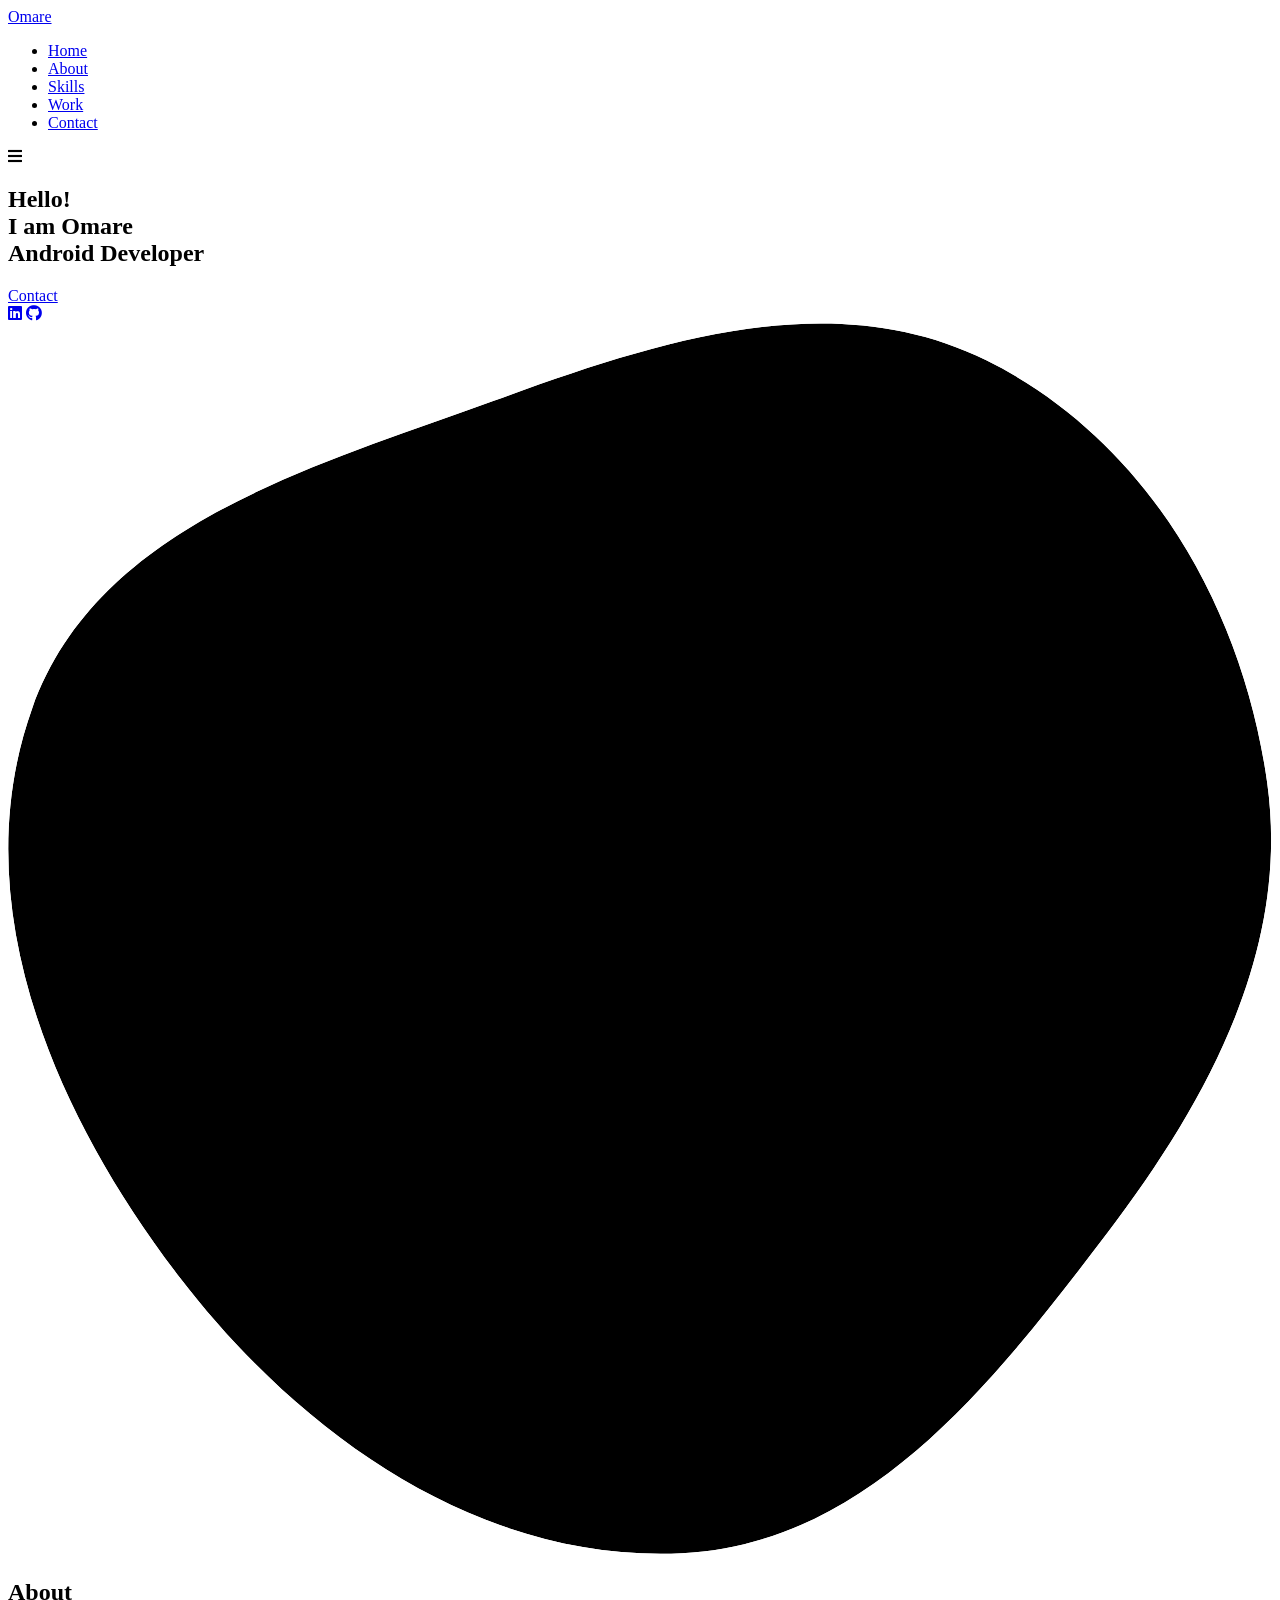
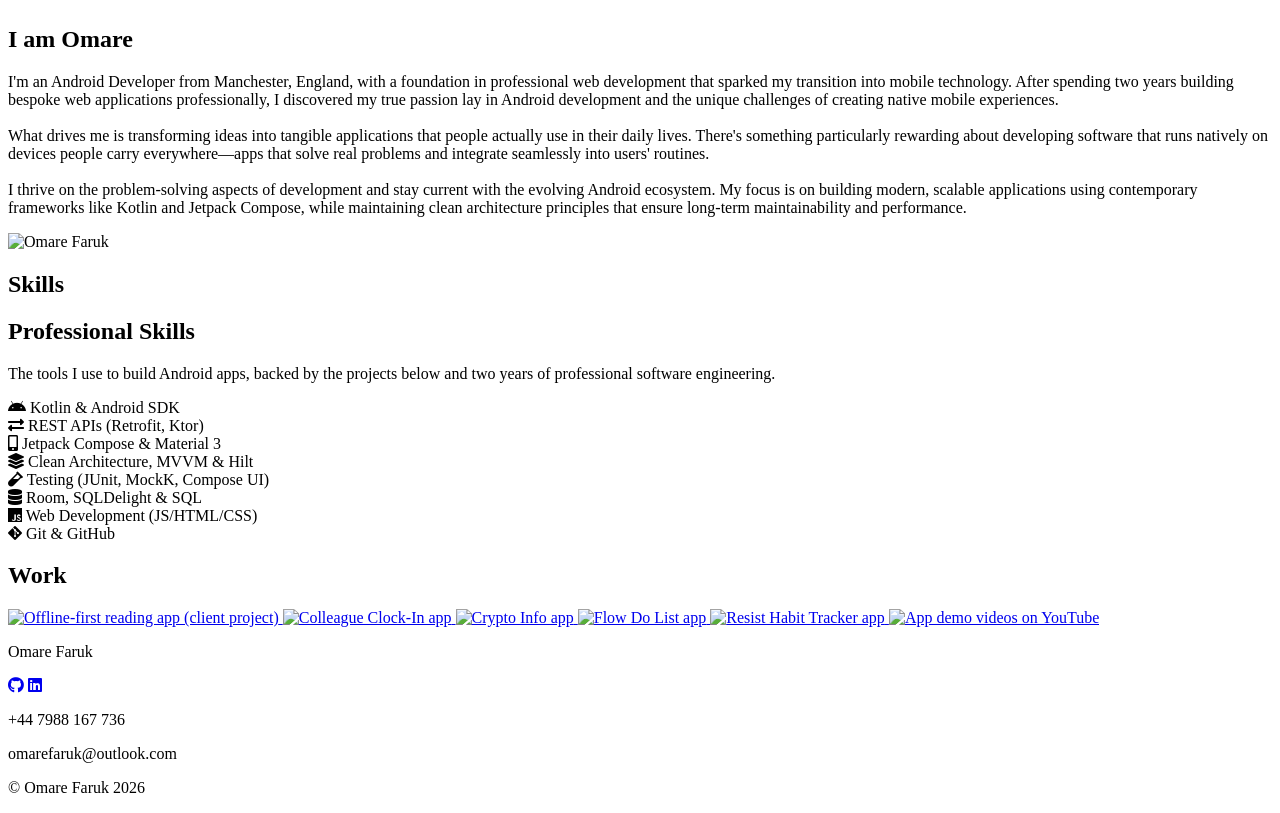
==== index.html @ 3d8095a8 "suit pic update" ====
<!DOCTYPE html>
<html lang="en">
    <head>
        <meta charset="UTF-8">
        <meta name="viewport" content="width=device-width, initial-scale=1.0">

        <link rel="stylesheet" href="assets/css/styles.css">

        <link rel="icon" href="assets/img/Icon.png" type="image/x-icon">

        <!-- =====BOX ICONS===== -->
        <link rel="stylesheet" href="https://cdnjs.cloudflare.com/ajax/libs/font-awesome/5.15.3/css/all.min.css">
        



        <title>Omare Faruk – Android Developer</title>
    </head>
    <body>
        <!--===== HEADER =====-->
        <header class="l-header">
            <nav class="nav bd-grid">
                <div>
                    <a href="#" class="nav__logo">Omare</a>
                </div>

                <div class="nav__menu" id="nav-menu">
                    <ul class="nav__list">
                        <li class="nav__item"><a href="#home" class="nav__link active">Home</a></li>
                        <li class="nav__item"><a href="#about" class="nav__link">About</a></li>
                        <li class="nav__item"><a href="#skills" class="nav__link">Skills</a></li>
                        <li class="nav__item"><a href="#work" class="nav__link">Work</a></li>
                        <li class="nav__item"><a href="#contact" class="nav__link">Contact</a></li>
                    </ul>
                </div>

                <div class="nav__toggle" id="nav-toggle">
                    <i class="fas fa-bars"></i>
                </div>
            </nav>
        </header>

        <main class="l-main">
            <!--===== HOME =====-->
            <section class="home bd-grid" id="home">
                <div class="home__data">
                    <h1 class="home__title">Hello!<br>I am <span class="home__title-color">Omare</span><br> Android Developer </h1>

                    <a href="#contact" class="button" >Contact</a>
                </div>

                <div class="home__social">
                    <a href="https://www.linkedin.com/in/omarefaruk/" class="home__social-icon" target="_blank" aria-label="LinkedIn"><i class="fab fa-linkedin"></i></a>
                    <a href="https://github.com/omarefaruk" class="home__social-icon" target="_blank" aria-label="GitHub"><i class="fab fa-github"></i></a>
                </div>

                <div class="home__img">
                    <svg class="home__blob" viewBox="0 0 479 467" xmlns="http://www.w3.org/2000/svg" xmlns:xlink="http://www.w3.org/1999/xlink">
                        <mask id="mask0" mask-type="alpha">
                            <path d="M9.19024 145.964C34.0253 76.5814 114.865 54.7299 184.111 29.4823C245.804 6.98884 311.86 -14.9503 370.735 14.143C431.207 44.026 467.948 107.508 477.191 174.311C485.897 237.229 454.931 294.377 416.506 344.954C373.74 401.245 326.068 462.801 255.442 466.189C179.416 469.835 111.552 422.137 65.1576 361.805C17.4835 299.81 -17.1617 219.583 9.19024 145.964Z"/>
                        </mask>
                        <g mask="url(#mask0)">
                            <path d="M9.19024 145.964C34.0253 76.5814 114.865 54.7299 184.111 29.4823C245.804 6.98884 311.86 -14.9503 370.735 14.143C431.207 44.026 467.948 107.508 477.191 174.311C485.897 237.229 454.931 294.377 416.506 344.954C373.74 401.245 326.068 462.801 255.442 466.189C179.416 469.835 111.552 422.137 65.1576 361.805C17.4835 299.81 -17.1617 219.583 9.19024 145.964Z"/>
                            <image class="home__blob-img" x="50" y="105" href="assets/img/perfil.png"/>
                        </g>
                    </svg>
                </div>
            </section>

            <!-- Wrapper for side-by-side layout -->
            <div class="about-skills-wrapper">
                <!--===== ABOUT =====-->
                <section class="about section" id="about">
                    <h2 class="section-title">About</h2>
                    <div>
                        <h2 class="about__subtitle">I am Omare</h2>
                        <p class="about__text">
                            I'm an Android Developer from Manchester, England, with a foundation in professional web development that sparked my transition into mobile technology. After spending two years building bespoke web applications professionally, I discovered my true passion lay in Android development and the unique challenges of creating native mobile experiences.
                            <br><br>
                            What drives me is transforming ideas into tangible applications that people actually use in their daily lives. There's something particularly rewarding about developing software that runs natively on devices people carry everywhere—apps that solve real problems and integrate seamlessly into users' routines.
                            <br><br>
                            I thrive on the problem-solving aspects of development and stay current with the evolving Android ecosystem. My focus is on building modern, scalable applications using contemporary frameworks like Kotlin and Jetpack Compose, while maintaining clean architecture principles that ensure long-term maintainability and performance.
                        </p>
                        <div class="about__img">
                            <img src="assets/img/about6.jpg" alt="Omare Faruk">
                        </div>           
                    </div>
                </section>

                <!--===== SKILLS =====-->
                <section class="skills section" id="skills">
                    <h2 class="section-title">Skills</h2>
                    <div>
                        <h2 class="skills__subtitle">Professional Skills</h2>
                        <p class="skills__text">
                            The tools I use to build Android apps, backed by the projects below and two years of professional software engineering.
                        </p>
                        <div class="skills__data">
                            <div class="skills__names">
                                <i class="fab fa-android skills__icon"></i>
                                <span class="skills__name">Kotlin &amp; Android SDK</span>
                            </div>
                        </div>

                        <div class="skills__data">
                            <div class="skills__names">
                                <i class="fas fa-exchange-alt skills__icon"></i>
                                <span class="skills__name">REST APIs (Retrofit, Ktor)</span>
                            </div>
                        </div>

                        <div class="skills__data">
                            <div class="skills__names">
                                <i class="fas fa-mobile-alt skills__icon"></i>
                                <span class="skills__name">Jetpack Compose &amp; Material 3</span>
                            </div>
                        </div>

                        <div class="skills__data">
                            <div class="skills__names">
                                <i class="fas fa-layer-group skills__icon"></i>
                                <span class="skills__name">Clean Architecture, MVVM &amp; Hilt</span>
                            </div>
                        </div>

                        <div class="skills__data">
                            <div class="skills__names">
                                <i class="fas fa-vial skills__icon"></i>
                                <span class="skills__name">Testing (JUnit, MockK, Compose UI)</span>
                            </div>
                        </div>

                        <div class="skills__data">
                            <div class="skills__names">
                                <i class='fas fa-database skills__icon' ></i>
                                <span class="skills__name">Room, SQLDelight &amp; SQL</span>
                            </div>
                        </div>

                        <div class="skills__data">
                            <div class="skills__names">
                                <i class="fab fa-js skills__icon"></i>
                                <span class="skills__name">Web Development (JS/HTML/CSS)</span>
                            </div>
                        </div>

                        <div class="skills__data">
                            <div class="skills__names">
                                <i class="fab fa-git-alt skills__icon"></i>
                                <span class="skills__name">Git &amp; GitHub</span>
                            </div>
                        </div>
                    </div>
                </section>
            </div>

            <!--===== WORK =====-->
            <section class="work section" id="work">
                <h2 class="section-title">Work</h2>

                <div class="work__container bd-grid">

                    <a href="https://github.com/omarefaruk/api-caching-android" class="work__img" target="_blank" title="Offline-first reading app (client project)">
                        <img src="assets/img/reading.png" alt="Offline-first reading app (client project)" style="width: 100%; height: 100%; margin: 0; padding: 0;">
                    </a>

                    <a href="https://github.com/omarefaruk/collegueClockInApp" class="work__img" target="_blank" title="Colleague Clock-In app">
                        <img src="assets/img/Clock.png" alt="Colleague Clock-In app" style="width: 100%; height: 100%; margin: 0; padding: 0;">
                    </a>

                    <a href="https://github.com/omarefaruk/CryptoInfoApp" class="work__img" target="_blank" title="Crypto Info app">
                        <img src="assets/img/Crypto3.png" alt="Crypto Info app" style="width: 100%; height: 100%; margin: 0; padding: 0;">
                    </a>

                    <a href="https://github.com/omarefaruk/FlowDoList" class="work__img" target="_blank" title="Flow Do List app">
                        <img src="assets/img/todos.png" alt="Flow Do List app" style="width: 100%; height: 100%; margin: 0; padding: 0;">
                    </a>

                    <a href="https://github.com/omarefaruk/ResistHabitTracker" class="work__img" target="_blank" title="Resist Habit Tracker app">
                        <img src="assets/img/resist4.png" alt="Resist Habit Tracker app" style="width: 100%; height: 100%; margin: 0; padding: 0;">
                    </a>

                    <a href="https://www.youtube.com/playlist?list=PLBoI961X7kO0Igx6YOfTP-a7DLmlciXVT" class="work__img" target="_blank" title="App demo videos on YouTube">
                        <img src="assets/img/Demo.png" alt="App demo videos on YouTube" style="width: 100%; height: 100%; margin: 0; padding: 0;">
                    </a>

                </div>
            </section>
        </main>

        <!--===== FOOTER =====-->
        <footer class="footer" id="contact">
            <p class="footer__title">Omare Faruk</p>
            <div class="footer__social">
                <a href="https://github.com/omarefaruk" target="_blank" class="footer__icon glow-icon"><i class='fab fa-github' ></i></a>
                <a href="https://www.linkedin.com/in/omarefaruk/" target="_blank" class="footer__icon glow-icon"><i class='fab fa-linkedin' ></i></a>
            </div>
            <p>+44 7988 167 736</p>
            <p>omarefaruk@outlook.com</p>
            <p class="footer__copy">&#169; Omare Faruk 2026</p>
        </footer>


        <!--===== SCROLL REVEAL =====-->
        <script src="https://unpkg.com/scrollreveal"></script>

        <!--===== MAIN JS =====-->
        <script src="assets/js/main.js"></script>
    </body>
</html>
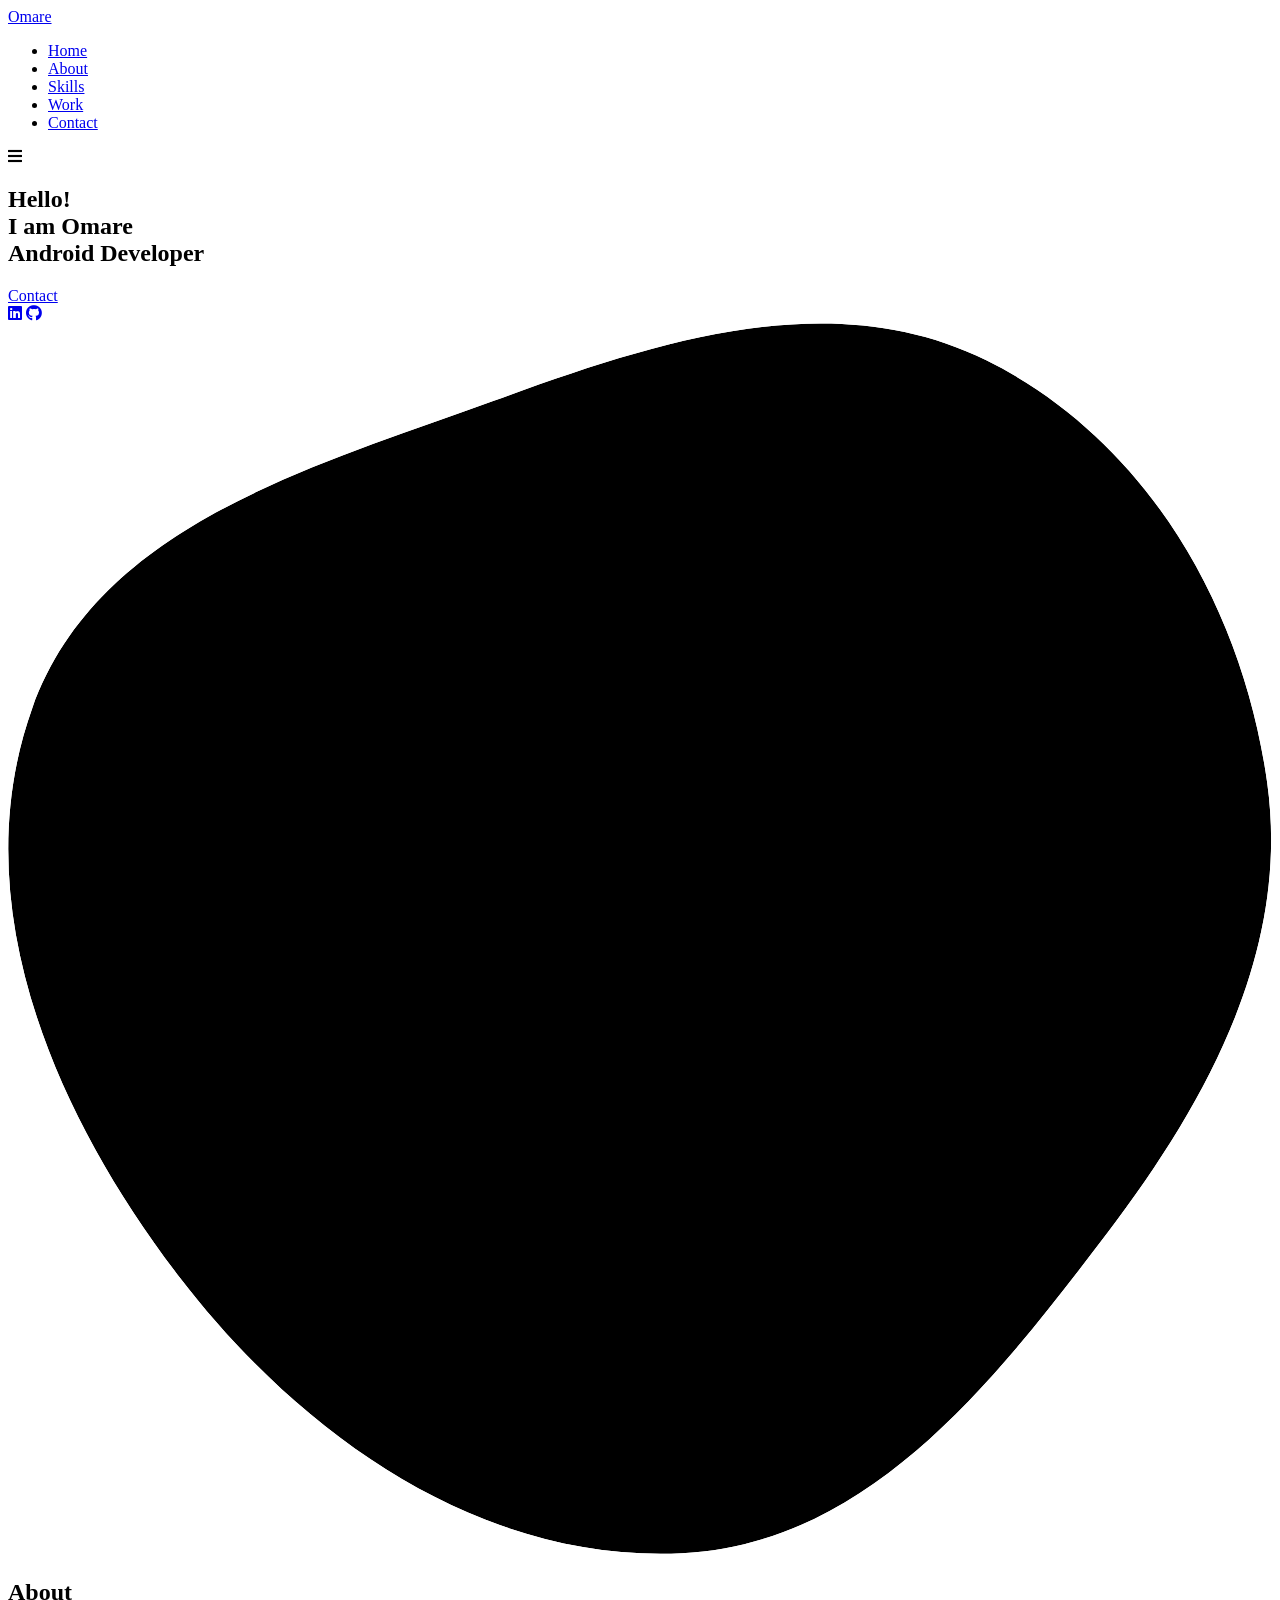
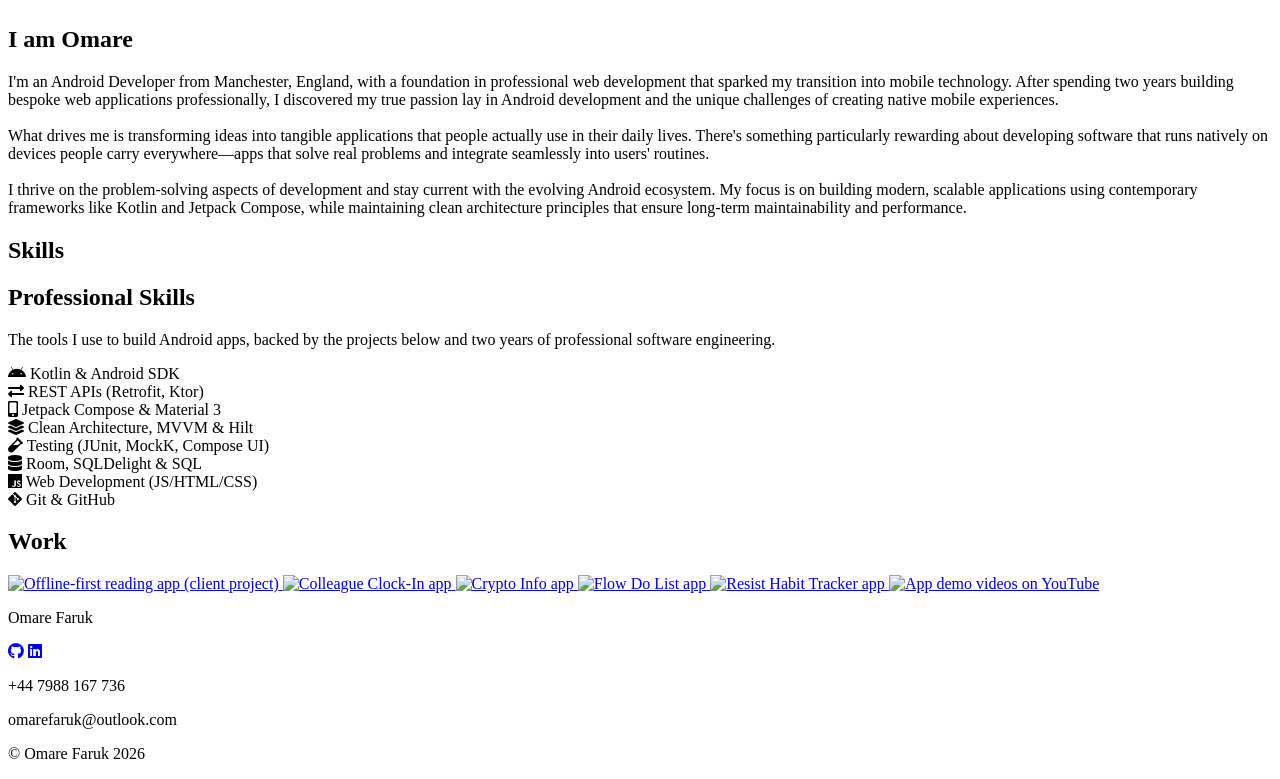
==== commit 73e2b80b: "suit removed" ====
--- a/index.html
+++ b/index.html
@@ -80,10 +80,7 @@
                             What drives me is transforming ideas into tangible applications that people actually use in their daily lives. There's something particularly rewarding about developing software that runs natively on devices people carry everywhere—apps that solve real problems and integrate seamlessly into users' routines.
                             <br><br>
                             I thrive on the problem-solving aspects of development and stay current with the evolving Android ecosystem. My focus is on building modern, scalable applications using contemporary frameworks like Kotlin and Jetpack Compose, while maintaining clean architecture principles that ensure long-term maintainability and performance.
-                        </p>
-                        <div class="about__img">
-                            <img src="assets/img/about6.jpg" alt="Omare Faruk">
-                        </div>           
+                        </p>       
                     </div>
                 </section>
 
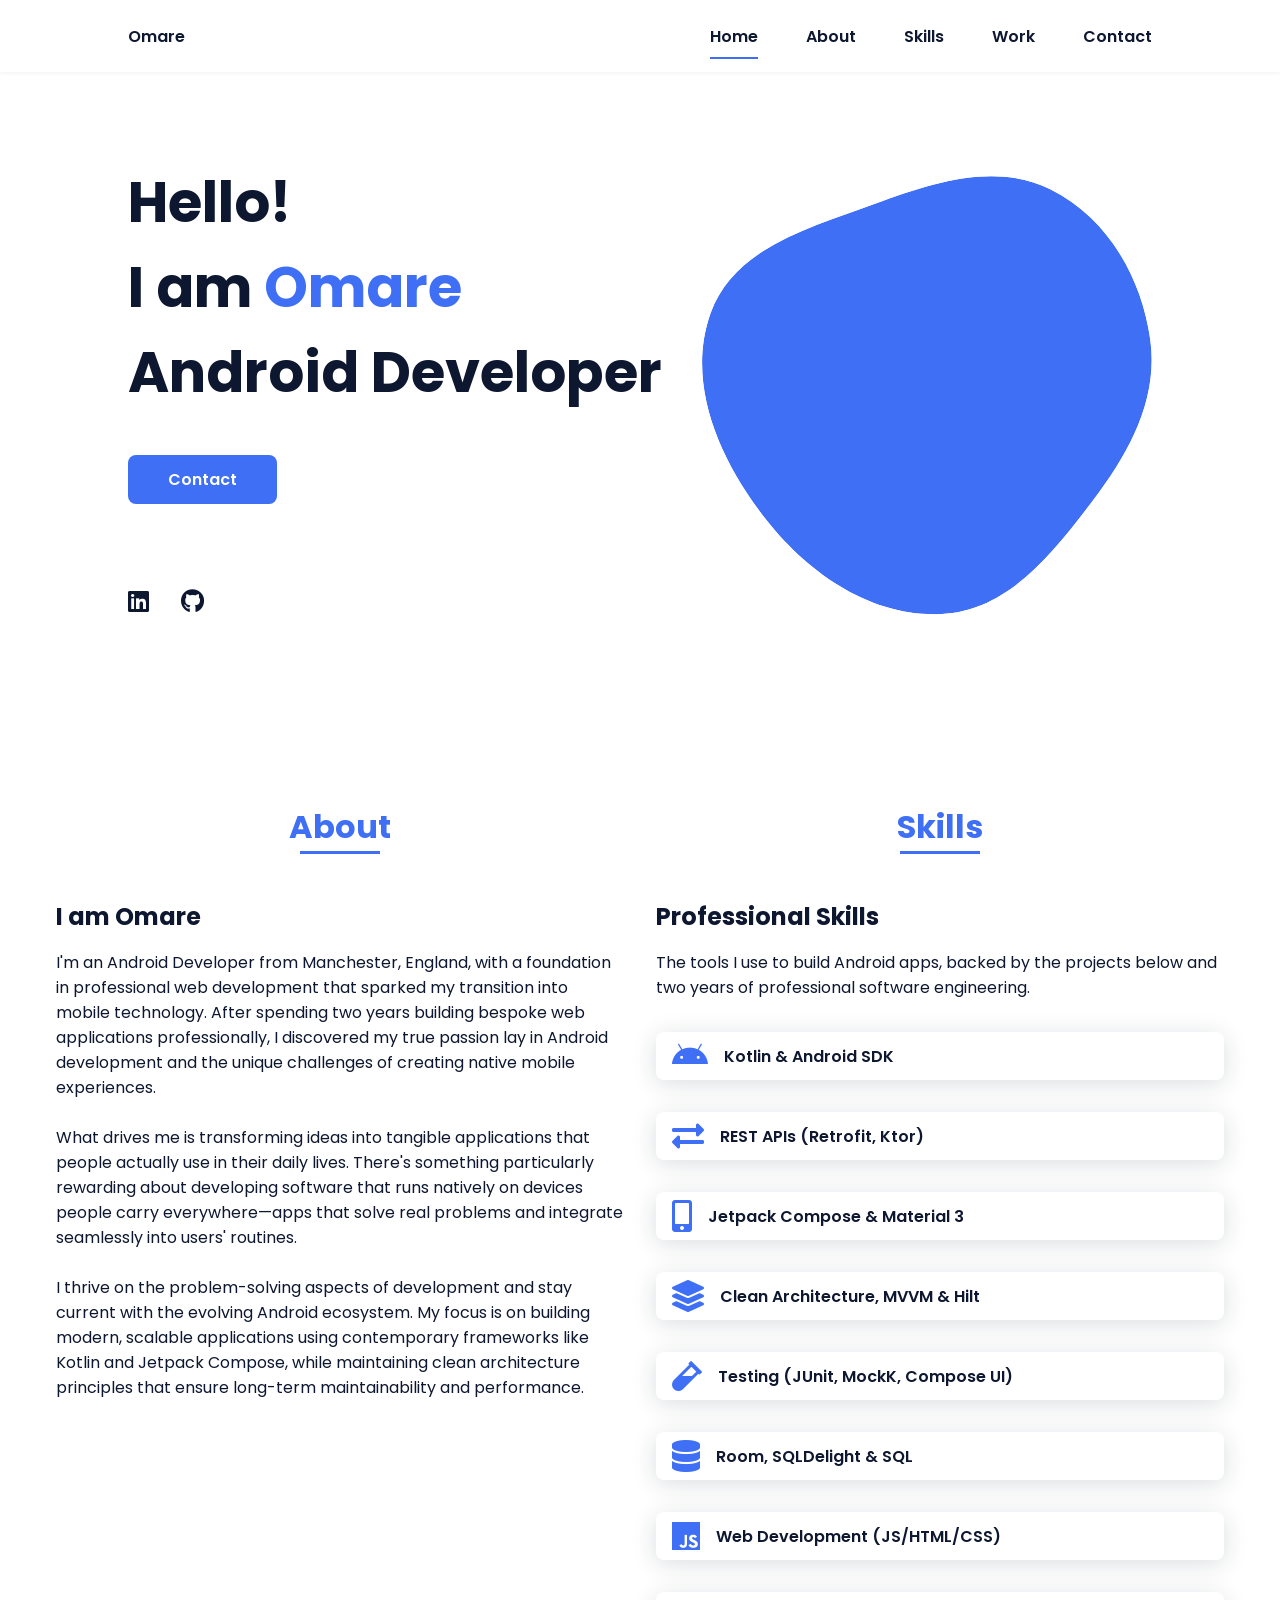
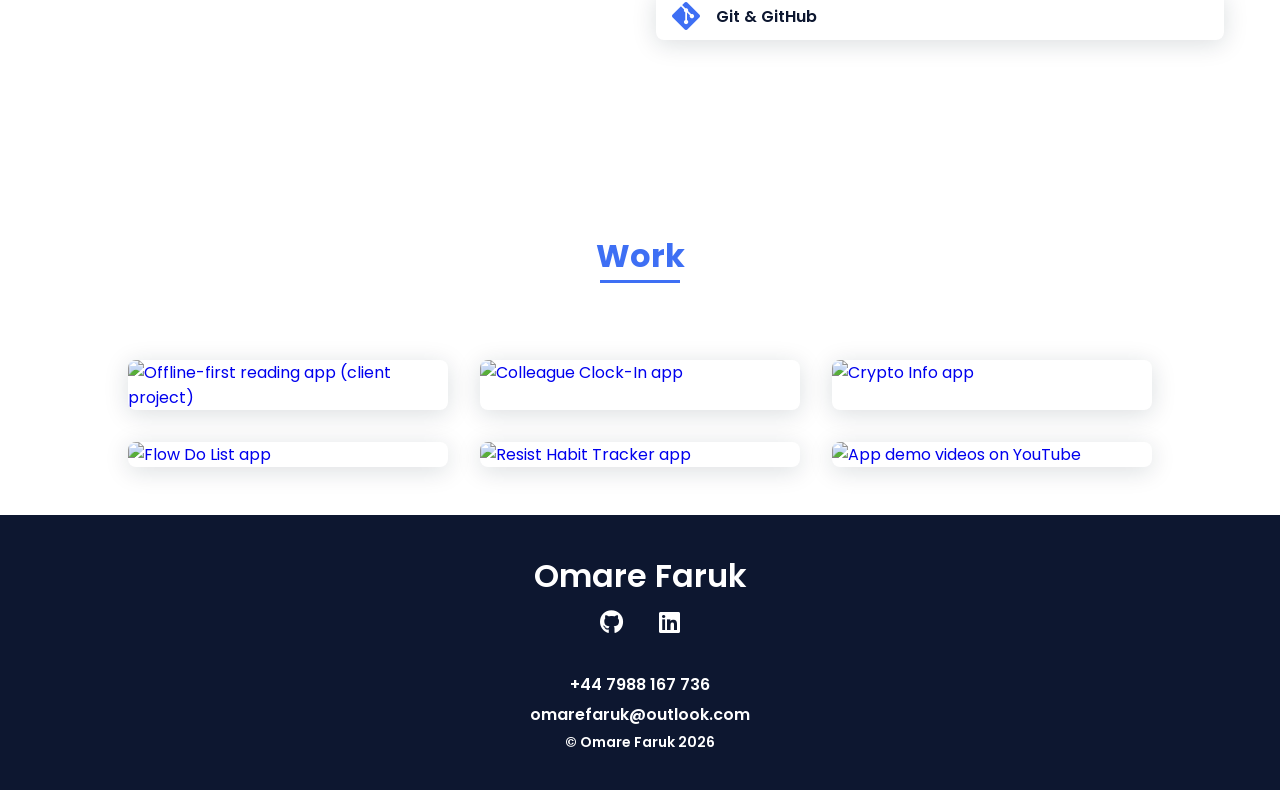
==== commit 1edc5397: "centred image" ====
--- a/index.html
+++ b/index.html
@@ -61,7 +61,7 @@
                         </mask>
                         <g mask="url(#mask0)">
                             <path d="M9.19024 145.964C34.0253 76.5814 114.865 54.7299 184.111 29.4823C245.804 6.98884 311.86 -14.9503 370.735 14.143C431.207 44.026 467.948 107.508 477.191 174.311C485.897 237.229 454.931 294.377 416.506 344.954C373.74 401.245 326.068 462.801 255.442 466.189C179.416 469.835 111.552 422.137 65.1576 361.805C17.4835 299.81 -17.1617 219.583 9.19024 145.964Z"/>
-                            <image class="home__blob-img" x="50" y="105" href="assets/img/perfil.png"/>
+                            <image class="home__blob-img" x="85" y="30" href="assets/img/perfil.png"/>
                         </g>
                     </svg>
                 </div>
--- a/assets/css/styles.css
+++ b/assets/css/styles.css
@@ -0,0 +1,580 @@
+/*===== GOOGLE FONTS =====*/
+@import url("https://fonts.googleapis.com/css2?family=Poppins:wght@400;600;700&display=swap");
+/*===== VARIABLES CSS =====*/
+:root {
+  --header-height: 3rem;
+  --font-semi: 600;
+  /*===== Colores =====*/
+  /*Purple 260 - Red 355 - Blue 224 - Pink 340*/
+  /* HSL color mode */
+  --hue-color: 224;
+  --first-color: hsl(var(--hue-color), 89%, 60%);
+  --second-color: hsl(var(--hue-color), 56%, 12%);
+  /*===== Fuente y tipografia =====*/
+  --body-font: 'Poppins', sans-serif;
+  --big-font-size: 2rem;
+  --h2-font-size: 1.25rem;
+  --normal-font-size: .938rem;
+  --smaller-font-size: .75rem;
+  /*===== Margenes =====*/
+  --mb-2: 1rem;
+  --mb-4: 2rem;
+  --mb-5: 2.5rem;
+  --mb-6: 3rem;
+  /*===== z index =====*/
+  --z-back: -10;
+  --z-fixed: 100;
+}
+
+@media screen and (min-width: 968px) {
+  :root {
+    --big-font-size: 3.5rem;
+    --h2-font-size: 2rem;
+    --normal-font-size: 1rem;
+    --smaller-font-size: .875rem;
+  }
+}
+
+/*===== BASE =====*/
+*, ::before, ::after {
+  box-sizing: border-box;
+}
+
+html {
+  scroll-behavior: smooth;
+}
+
+body {
+  margin: var(--header-height) 0 0 0;
+  font-family: var(--body-font);
+  font-size: var(--normal-font-size);
+  color: var(--second-color);
+}
+
+h1, h2, p {
+  margin: 0;
+}
+
+ul {
+  margin: 0;
+  padding: 0;
+  list-style: none;
+}
+
+a {
+  text-decoration: none;
+}
+
+img {
+  max-width: 100%;
+  height: auto;
+  display: block;
+}
+
+/*===== CLASS CSS ===== */
+.section-title {
+  position: relative;
+  font-size: var(--h2-font-size);
+  color: var(--first-color);
+  margin-top: var(--mb-2);
+  margin-bottom: var(--mb-4);
+  text-align: center;
+}
+
+.section-title::after {
+  position: absolute;
+  content: '';
+  width: 64px;
+  height: 0.18rem;
+  left: 0;
+  right: 0;
+  margin: auto;
+  top: 2rem;
+  background-color: var(--first-color);
+}
+
+.section {
+  padding-top: 3rem;
+  padding-bottom: 2rem;
+}
+
+/*===== LAYOUT =====*/
+.bd-grid {
+  max-width: 1024px;
+  display: grid;
+  margin-left: var(--mb-2);
+  margin-right: var(--mb-2);
+}
+
+.l-header {
+  width: 100%;
+  position: fixed;
+  top: 0;
+  left: 0;
+  z-index: var(--z-fixed);
+  background-color: #fff;
+  box-shadow: 0 1px 4px rgba(146, 161, 176, 0.15);
+}
+
+/*===== NAV =====*/
+.nav {
+  height: var(--header-height);
+  display: flex;
+  justify-content: space-between;
+  align-items: center;
+  font-weight: var(--font-semi);
+}
+
+@media screen and (max-width: 767px) {
+  .nav__menu {
+    position: fixed;
+    top: var(--header-height);
+    right: -100%;
+    width: 80%;
+    height: 100%;
+    padding: 2rem;
+    background-color: var(--second-color);
+    transition: .5s;
+  }
+}
+
+.nav__item {
+  margin-bottom: var(--mb-4);
+}
+
+.nav__link {
+  position: relative;
+  color: #fff;
+}
+
+.nav__link:hover {
+  position: relative;
+}
+
+.nav__link:hover::after {
+  position: absolute;
+  content: '';
+  width: 100%;
+  height: 0.18rem;
+  left: 0;
+  top: 2rem;
+  background-color: var(--first-color);
+}
+
+.nav__logo {
+  color: var(--second-color);
+}
+
+.nav__toggle {
+  color: var(--second-color);
+  font-size: 1.5rem;
+  cursor: pointer;
+}
+
+/*Active menu*/
+.active::after {
+  position: absolute;
+  content: '';
+  width: 100%;
+  height: 0.18rem;
+  left: 0;
+  top: 2rem;
+  background-color: var(--first-color);
+}
+
+/*=== Show menu ===*/
+.show {
+  right: 0;
+}
+
+/*===== HOME =====*/
+.home {
+  position: relative;
+  row-gap: 5rem;
+  padding: 4rem 0 5rem;
+}
+
+.home__data {
+  align-self: center;
+}
+
+.home__title {
+  font-size: var(--big-font-size);
+  margin-bottom: var(--mb-5);
+}
+
+.home__title-color {
+  color: var(--first-color);
+}
+
+.home__social {
+  display: flex;
+  flex-direction: column;
+}
+
+.home__social-icon {
+  width: max-content;
+  margin-bottom: var(--mb-2);
+  font-size: 1.5rem;
+  color: var(--second-color);
+}
+
+.home__social-icon:hover {
+  color: var(--first-color);
+}
+
+.home__img {
+  position: absolute;
+  right: 0;
+  bottom: 0;
+  width: 260px;
+}
+
+.home__blob {
+  fill: var(--first-color);
+}
+
+.home__blob-img {
+  width: 400px;
+}
+
+/*BUTTONS*/
+.button {
+  display: inline-block;
+  background-color: var(--first-color);
+  color: #fff;
+  padding: .75rem 2.5rem;
+  font-weight: var(--font-semi);
+  border-radius: .5rem;
+  transition: .3s;
+}
+
+.button:hover {
+  box-shadow: 0px 10px 36px rgba(0, 0, 0, 0.15);
+}
+
+/* ===== ABOUT =====*/
+.about__container {
+  row-gap: 2rem;
+  text-align: center;
+}
+
+.about__subtitle {
+  margin-bottom: var(--mb-2);
+}
+
+.about__img {
+  justify-self: center;
+}
+
+.about__img img {
+  width: 200px;
+  border-radius: .5rem;
+}
+
+/* ===== SKILLS =====*/
+.skills__container {
+  row-gap: 2rem;
+  text-align: center;
+}
+
+.skills__subtitle {
+  margin-bottom: var(--mb-2);
+}
+
+.skills__text {
+  margin-bottom: var(--mb-4);
+}
+
+.skills__data {
+  display: flex;
+  justify-content: space-between;
+  align-items: center;
+  position: relative;
+  font-weight: var(--font-semi);
+  padding: .5rem 1rem;
+  margin-bottom: var(--mb-4);
+  border-radius: .5rem;
+  box-shadow: 0px 4px 25px rgba(14, 36, 49, 0.15);
+}
+
+.skills__icon {
+  font-size: 2rem;
+  margin-right: var(--mb-2);
+  color: var(--first-color);
+}
+
+.skills__names {
+  display: flex;
+  align-items: center;
+}
+
+.skills__bar {
+  position: absolute;
+  left: 0;
+  bottom: 0;
+  background-color: var(--first-color);
+  height: .25rem;
+  border-radius: .5rem;
+  z-index: var(--z-back);
+}
+
+.skills__html {
+  width: 95%;
+}
+
+.skills__css {
+  width: 85%;
+}
+
+.skills__js {
+  width: 65%;
+}
+
+.skills__ux {
+  width: 85%;
+}
+
+.skills__img {
+  border-radius: .5rem;
+}
+
+/* ===== WORK =====*/
+.work__container {
+  row-gap: 2rem;
+}
+
+.work__img {
+  box-shadow: 0px 4px 25px rgba(14, 36, 49, 0.15);
+  border-radius: .5rem;
+  overflow: hidden;
+}
+
+.work__img img {
+  transition: 1s;
+}
+
+.work__img img:hover {
+  transform: scale(1.1);
+}
+
+/* ===== CONTACT =====*/
+.contact__input {
+  width: 100%;
+  font-size: var(--normal-font-size);
+  font-weight: var(--font-semi);
+  padding: 1rem;
+  border-radius: .5rem;
+  border: 1.5px solid var(--second-color);
+  outline: none;
+  margin-bottom: var(--mb-4);
+}
+
+.contact__button {
+  display: block;
+  border: none;
+  outline: none;
+  font-size: var(--normal-font-size);
+  cursor: pointer;
+  margin-left: auto;
+}
+
+/* ===== FOOTER =====*/
+.footer {
+  background-color: var(--second-color);
+  color: #fff;
+  text-align: center;
+  font-weight: var(--font-semi);
+  padding: 2rem 0;
+}
+
+.footer__title {
+  font-size: 2rem;
+  margin-bottom: var(--mb-4);
+}
+
+.footer__social {
+  margin-bottom: var(--mb-4);
+}
+
+.footer__icon {
+  font-size: 1.5rem;
+  color: #fff;
+  margin: 0 var(--mb-2);
+}
+
+.footer__copy {
+  font-size: var(--smaller-font-size);
+}
+
+/* ===== MEDIA QUERIES=====*/
+@media screen and (max-width: 320px) {
+  .home {
+    row-gap: 2rem;
+  }
+  .home__img {
+    width: 200px;
+  }
+}
+
+@media screen and (min-width: 576px) {
+  .home {
+    padding: 4rem 0 2rem;
+  }
+  .home__social {
+    padding-top: 0;
+    padding-bottom: 2.5rem;
+    flex-direction: row;
+    align-self: flex-end;
+  }
+  .home__social-icon {
+    margin-bottom: 0;
+    margin-right: var(--mb-4);
+  }
+  .home__img {
+    width: 300px;
+    bottom: 25%;
+  }
+  .about__container {
+    grid-template-columns: repeat(2, 1fr);
+    align-items: center;
+    text-align: initial;
+  }
+  .skills__container {
+    grid-template-columns: .7fr;
+    justify-content: center;
+    column-gap: 1rem;
+  }
+  .work__container {
+    grid-template-columns: repeat(2, 1fr);
+    column-gap: 2rem;
+    padding-top: 2rem;
+  }
+  .contact__form {
+    width: 360px;
+    padding-top: 2rem;
+  }
+  .contact__container {
+    justify-items: center;
+  }
+}
+
+@media screen and (min-width: 768px) {
+  body {
+    margin: 0;
+  }
+  .section {
+    padding-top: 4rem;
+    padding-bottom: 3rem;
+  }
+  .section-title {
+    margin-bottom: var(--mb-6);
+  }
+  .section-title::after {
+    width: 80px;
+    top: 3rem;
+  }
+  .nav {
+    height: calc(var(--header-height) + 1.5rem);
+  }
+  .nav__list {
+    display: flex;
+    padding-top: 0;
+  }
+  .nav__item {
+    margin-left: var(--mb-6);
+    margin-bottom: 0;
+  }
+  .nav__toggle {
+    display: none;
+  }
+  .nav__link {
+    color: var(--second-color);
+  }
+  .home {
+    padding: 8rem 0 2rem;
+  }
+  .home__img {
+    width: 400px;
+    bottom: 10%;
+  }
+  .about__container {
+    padding-top: 2rem;
+  }
+  .about__img img {
+    width: 300px;
+  }
+  .skills__container {
+    grid-template-columns: repeat(2, 1fr);
+    column-gap: 2rem;
+    align-items: center;
+    text-align: initial;
+  }
+  .work__container {
+    grid-template-columns: repeat(3, 1fr);
+    column-gap: 2rem;
+  }
+}
+
+@media screen and (min-width: 992px) {
+  .bd-grid {
+    margin-left: auto;
+    margin-right: auto;
+  }
+  .home {
+    padding: 10rem 0 2rem;
+  }
+  .home__img {
+    width: 450px;
+  }
+}
+
+
+.glow-icon:hover {
+  animation: glow 1s infinite alternate; /* Apply the glow effect */
+}
+
+@keyframes glow {
+  from {
+      text-shadow: 0 0 10px orange, 0 0 20px orange, 0 0 30px orange, 0 0 40px orange, 0 0 50px orange, 0 0 60px orange, 0 0 70px orange;
+  }
+  to {
+      text-shadow: 0 0 20px orange, 0 0 30px orange, 0 0 40px orange, 0 0 50px orange, 0 0 60px orange, 0 0 70px orange, 0 0 80px orange;
+  }
+}
+
+.footer p {
+  margin: 5px 0; /* Add margin to separate each paragraph */
+}
+
+
+/* css grid */ 
+
+/* Simple side-by-side layout for About and Skills */
+.about-skills-wrapper {
+  display: grid;
+  grid-template-columns: 1fr 1fr;
+  gap: 2rem;
+  max-width: 1200px;
+  margin: 0 auto;
+  padding: 2rem 1rem;
+}
+
+/* Mobile responsiveness */
+@media screen and (max-width: 768px) {
+  .about-skills-wrapper {
+      grid-template-columns: 1fr;
+      gap: 1rem;
+  }
+}
+
+/* Add space above the about image */
+.about-skills-wrapper .about__img {
+  margin-top: 5rem;
+  text-align: center;
+}
+
+.about-skills-wrapper .about__img img {
+  max-width: 1000%;
+  height: auto;
+}
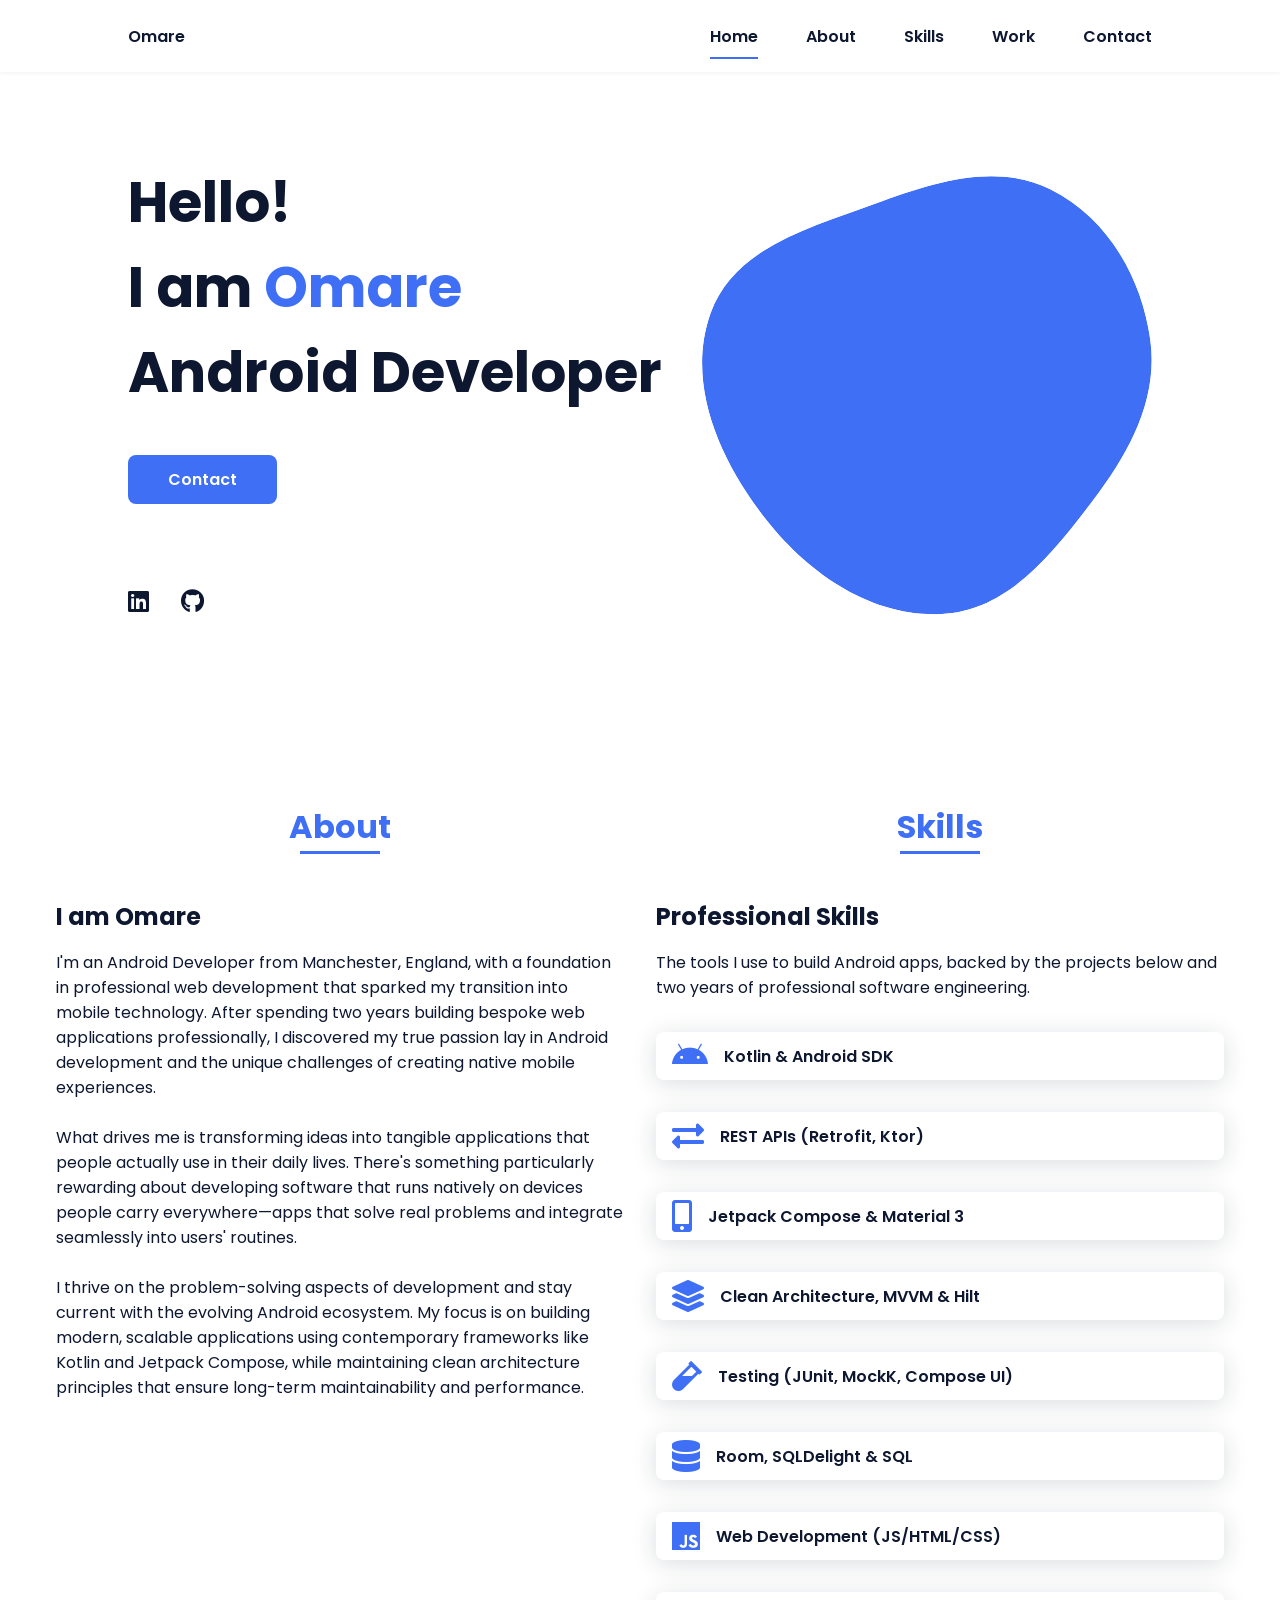
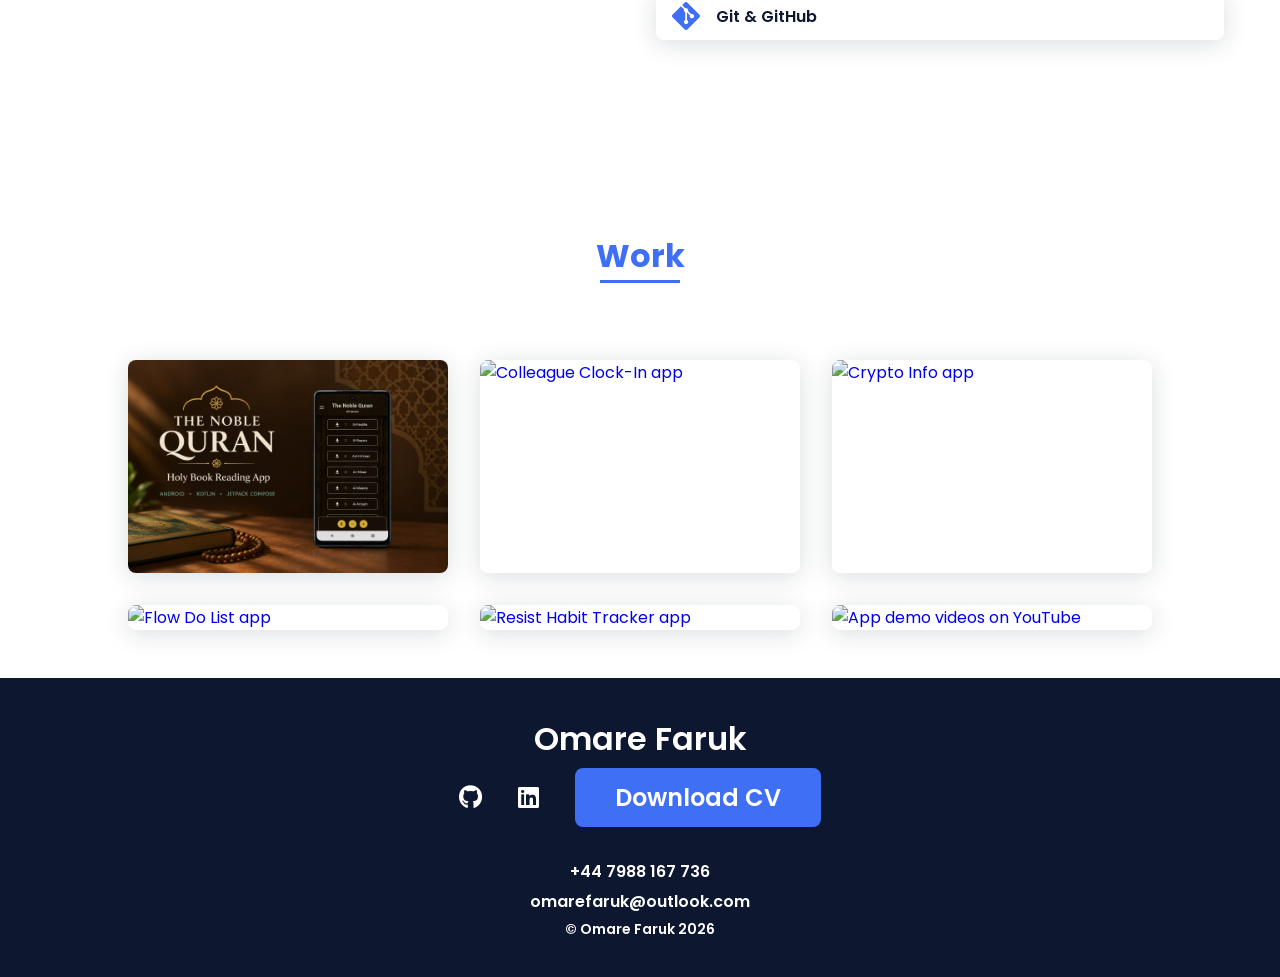
==== commit 50add020: "glow added" ====
--- a/index.html
+++ b/index.html
@@ -191,6 +191,7 @@
             <div class="footer__social">
                 <a href="https://github.com/omarefaruk" target="_blank" class="footer__icon glow-icon"><i class='fab fa-github' ></i></a>
                 <a href="https://www.linkedin.com/in/omarefaruk/" target="_blank" class="footer__icon glow-icon"><i class='fab fa-linkedin' ></i></a>
+                   <a href="assets/Omare_Faruk_CV.pdf" class="button footer__icon glow-icon" target="_blank">Download CV</a>
             </div>
             <p>+44 7988 167 736</p>
             <p>omarefaruk@outlook.com</p>
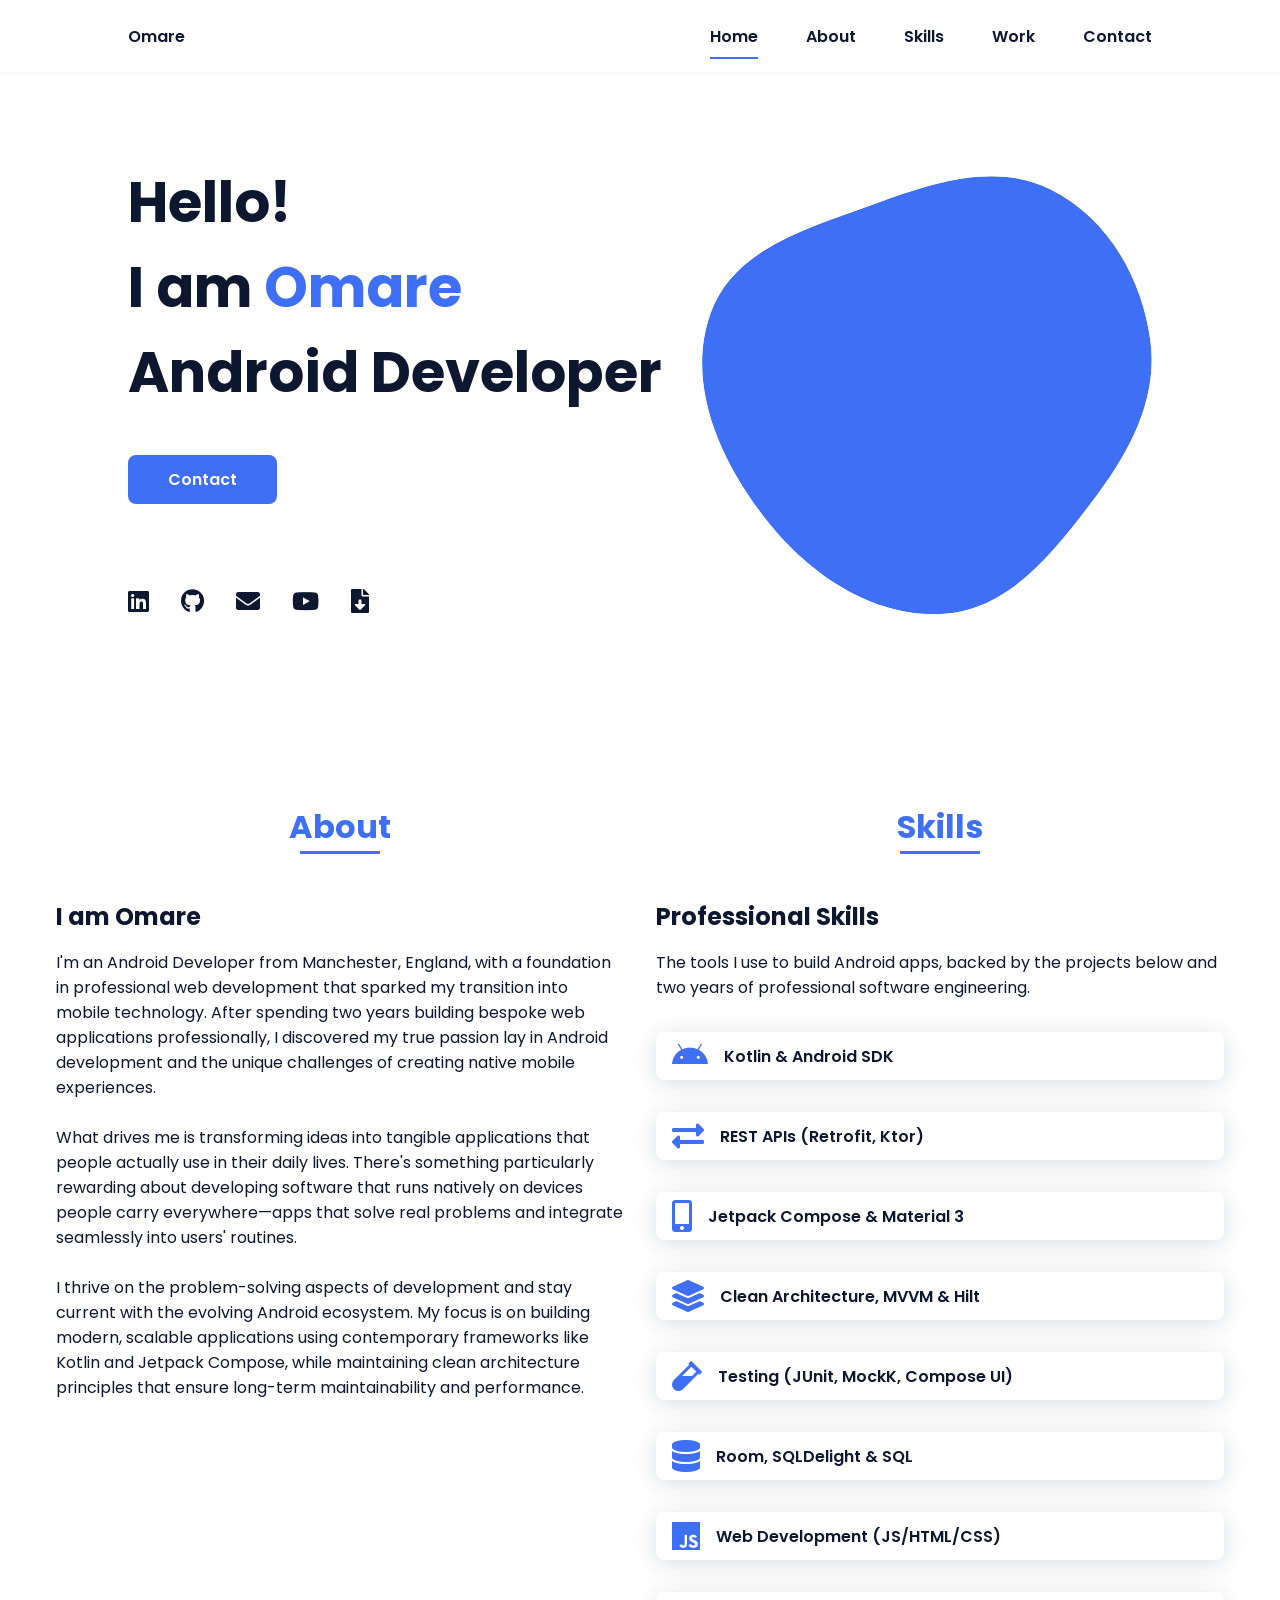
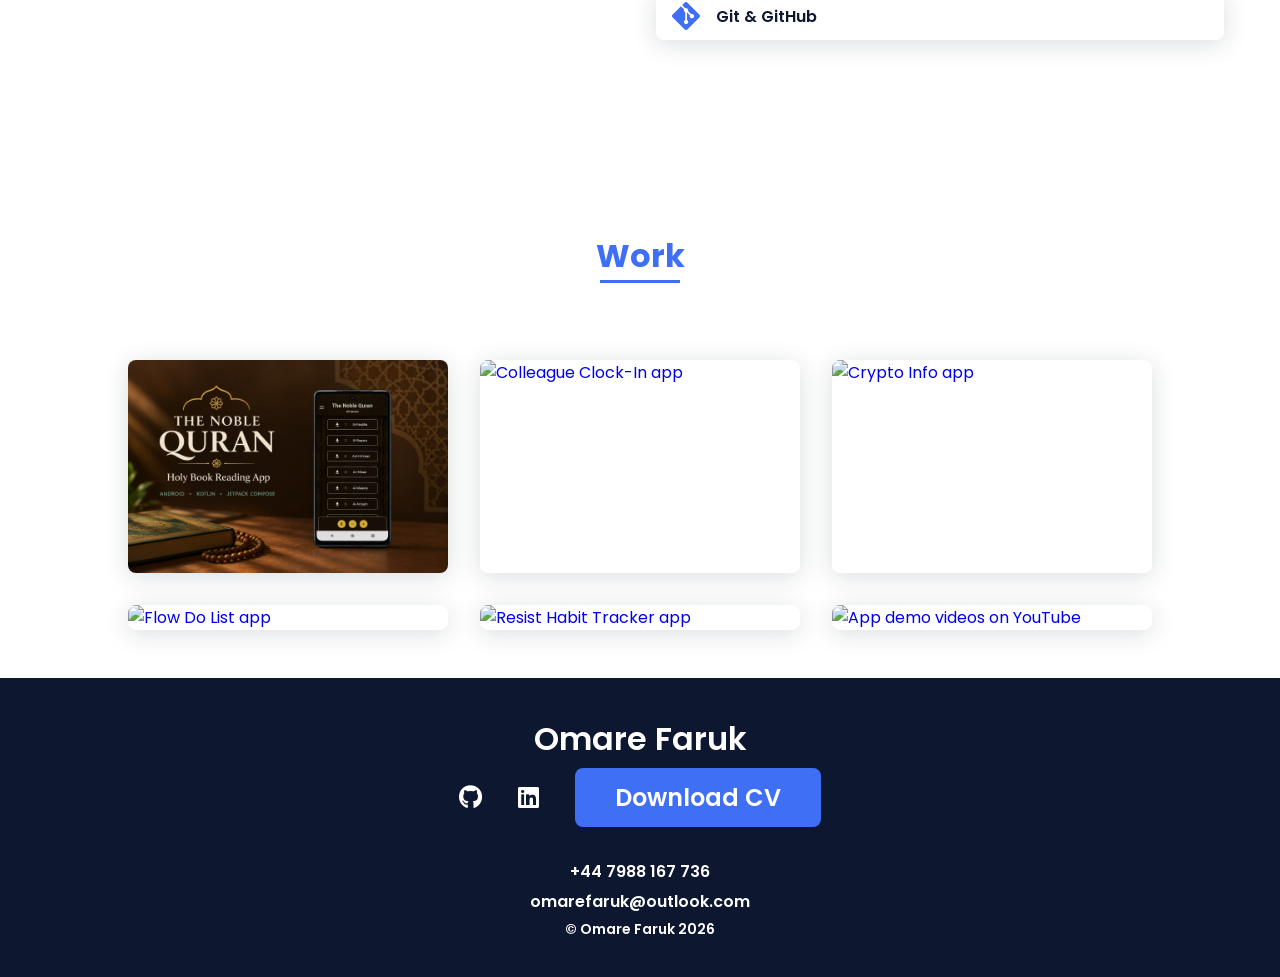
==== commit 0e96bd81: "links above updated" ====
--- a/index.html
+++ b/index.html
@@ -52,6 +52,9 @@
                 <div class="home__social">
                     <a href="https://www.linkedin.com/in/omarefaruk/" class="home__social-icon" target="_blank" aria-label="LinkedIn"><i class="fab fa-linkedin"></i></a>
                     <a href="https://github.com/omarefaruk" class="home__social-icon" target="_blank" aria-label="GitHub"><i class="fab fa-github"></i></a>
+                    <a href="mailto:omarefaruk@outlook.com" class="home__social-icon" aria-label="Email"><i class="fas fa-envelope"></i></a>
+                    <a href="https://www.youtube.com/playlist?list=PLBoI961X7kO0Igx6YOfTP-a7DLmlciXVT" class="home__social-icon" target="_blank" aria-label="App demo videos"><i class="fab fa-youtube"></i></a>
+                    <a href="assets/Omare_Faruk_CV.pdf" class="home__social-icon" target="_blank" aria-label="Download CV"><i class="fas fa-file-download"></i></a>
                 </div>
 
                 <div class="home__img">
@@ -191,7 +194,7 @@
             <div class="footer__social">
                 <a href="https://github.com/omarefaruk" target="_blank" class="footer__icon glow-icon"><i class='fab fa-github' ></i></a>
                 <a href="https://www.linkedin.com/in/omarefaruk/" target="_blank" class="footer__icon glow-icon"><i class='fab fa-linkedin' ></i></a>
-                   <a href="assets/Omare_Faruk_CV.pdf" class="button footer__icon glow-icon" target="_blank">Download CV</a>
+                   <a href="assets/Android Developer - Omare Faruk - October 26 Ver5.pdf" class="button footer__icon glow-icon" target="_blank">Download CV</a>
             </div>
             <p>+44 7988 167 736</p>
             <p>omarefaruk@outlook.com</p>
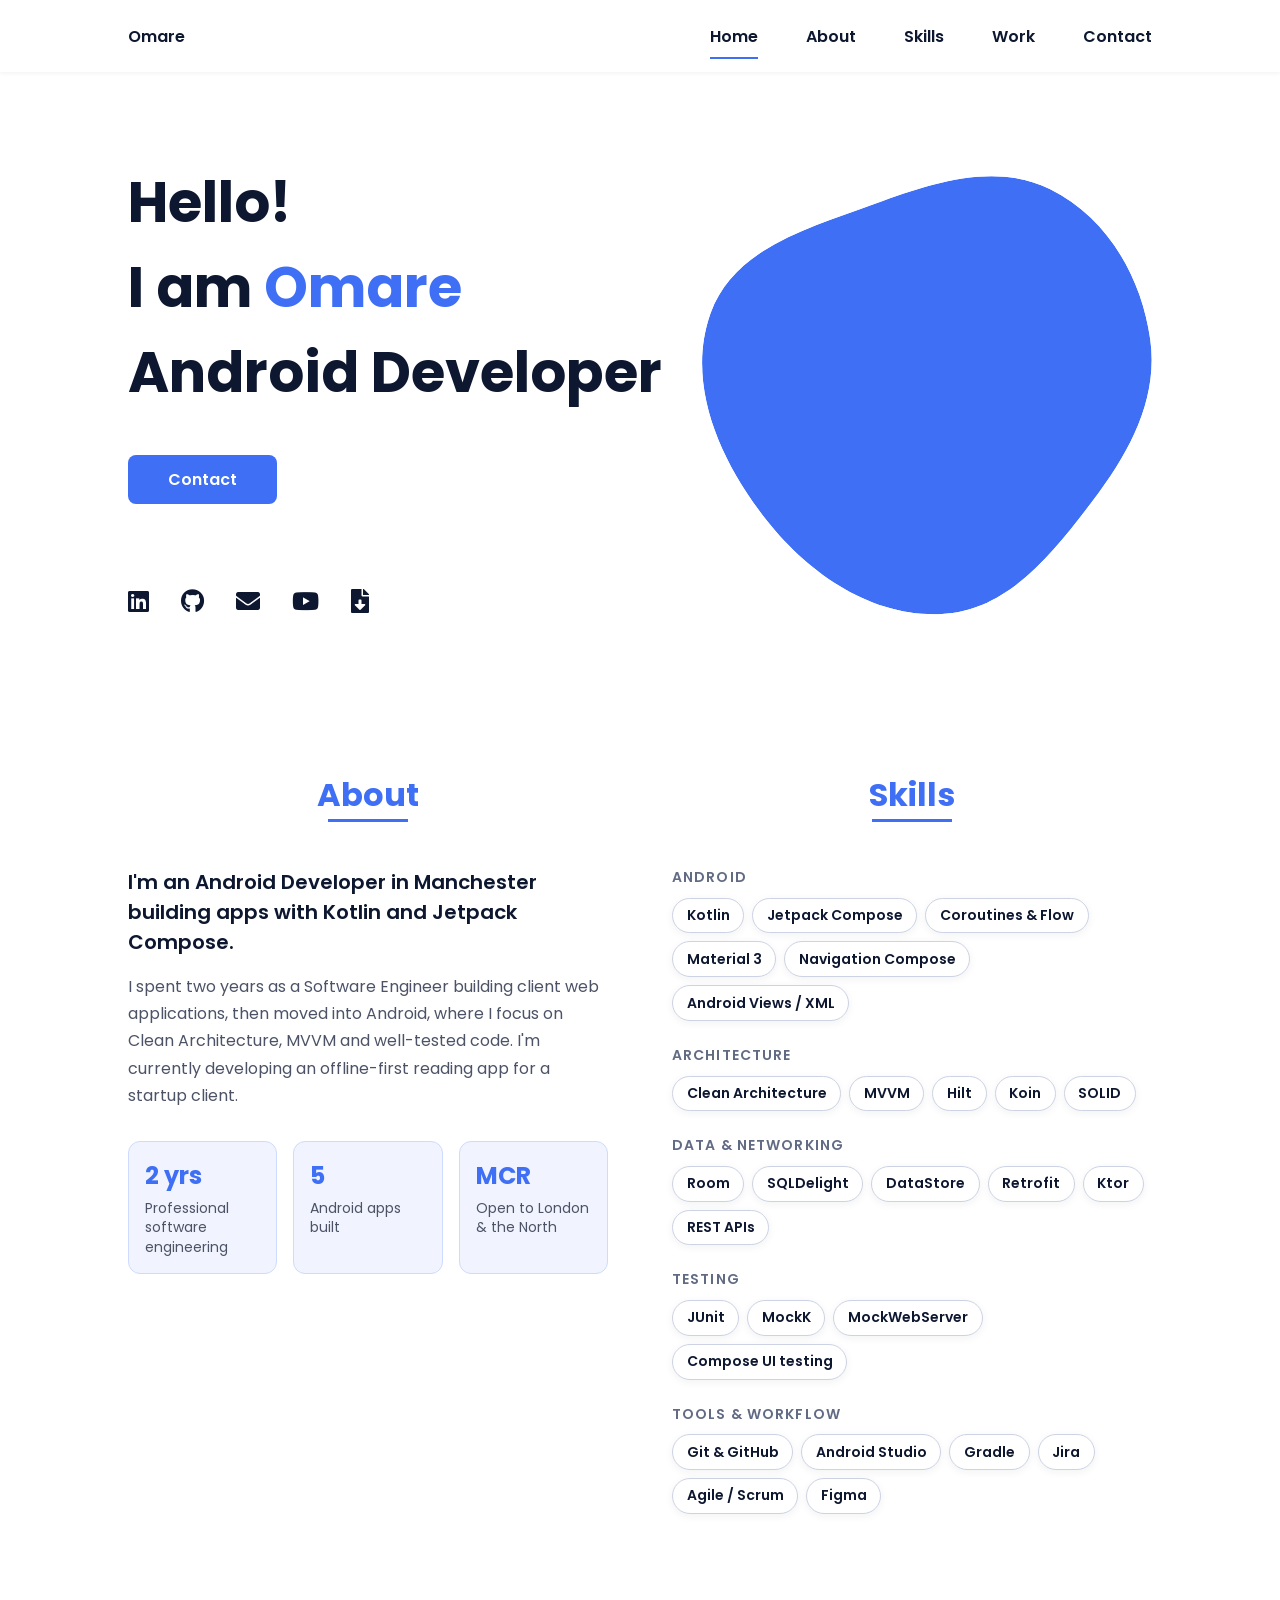
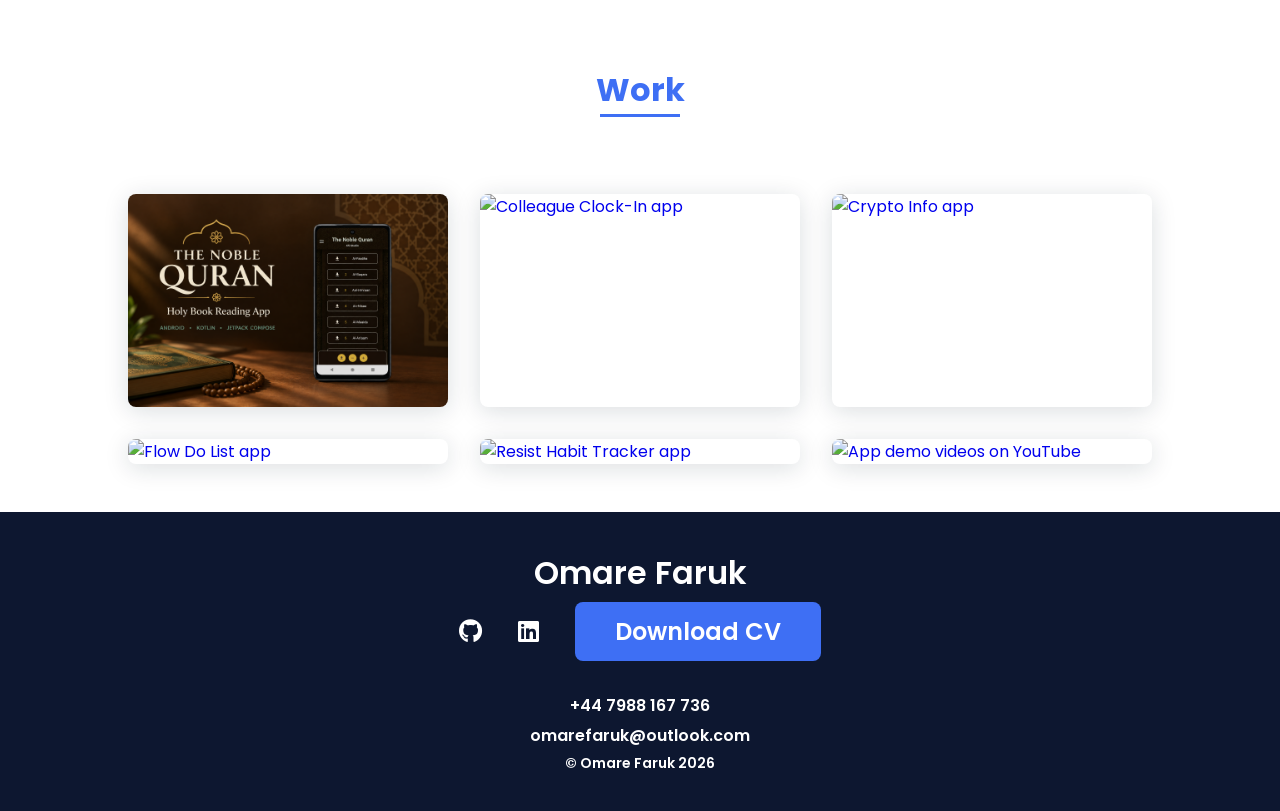
==== commit 973fc8e3: "redisgn of about and skills section" ====
--- a/index.html
+++ b/index.html
@@ -70,86 +70,71 @@
                 </div>
             </section>
 
-            <!-- Wrapper for side-by-side layout -->
-            <div class="about-skills-wrapper">
+          <!--===== ABOUT & SKILLS =====-->
+            <div class="as-wrapper bd-grid">
                 <!--===== ABOUT =====-->
-                <section class="about section" id="about">
+                <section class="as-about section" id="about">
                     <h2 class="section-title">About</h2>
-                    <div>
-                        <h2 class="about__subtitle">I am Omare</h2>
-                        <p class="about__text">
-                            I'm an Android Developer from Manchester, England, with a foundation in professional web development that sparked my transition into mobile technology. After spending two years building bespoke web applications professionally, I discovered my true passion lay in Android development and the unique challenges of creating native mobile experiences.
-                            <br><br>
-                            What drives me is transforming ideas into tangible applications that people actually use in their daily lives. There's something particularly rewarding about developing software that runs natively on devices people carry everywhere—apps that solve real problems and integrate seamlessly into users' routines.
-                            <br><br>
-                            I thrive on the problem-solving aspects of development and stay current with the evolving Android ecosystem. My focus is on building modern, scalable applications using contemporary frameworks like Kotlin and Jetpack Compose, while maintaining clean architecture principles that ensure long-term maintainability and performance.
-                        </p>       
+                    <p class="as-lead">
+                        I'm an Android Developer in Manchester building apps with Kotlin and Jetpack Compose.
+                    </p>
+                    <p class="as-text">
+                        I spent two years as a Software Engineer building client web applications, then moved into Android, where I focus on Clean Architecture, MVVM and well-tested code. I'm currently developing an offline-first reading app for a startup client.
+                    </p>
+
+                    <div class="as-facts">
+                        <div class="as-fact">
+                            <span class="as-fact__value">2 yrs</span>
+                            <span class="as-fact__label">Professional software engineering</span>
+                        </div>
+                        <div class="as-fact">
+                            <span class="as-fact__value">5</span>
+                            <span class="as-fact__label">Android apps built</span>
+                        </div>
+                        <div class="as-fact">
+                            <span class="as-fact__value">MCR</span>
+                            <span class="as-fact__label">Open to London &amp; the North</span>
+                        </div>
                     </div>
                 </section>
 
                 <!--===== SKILLS =====-->
-                <section class="skills section" id="skills">
+                <section class="as-skills section" id="skills">
                     <h2 class="section-title">Skills</h2>
-                    <div>
-                        <h2 class="skills__subtitle">Professional Skills</h2>
-                        <p class="skills__text">
-                            The tools I use to build Android apps, backed by the projects below and two years of professional software engineering.
-                        </p>
-                        <div class="skills__data">
-                            <div class="skills__names">
-                                <i class="fab fa-android skills__icon"></i>
-                                <span class="skills__name">Kotlin &amp; Android SDK</span>
-                            </div>
-                        </div>
 
-                        <div class="skills__data">
-                            <div class="skills__names">
-                                <i class="fas fa-exchange-alt skills__icon"></i>
-                                <span class="skills__name">REST APIs (Retrofit, Ktor)</span>
-                            </div>
-                        </div>
+                    <div class="as-group">
+                        <h3 class="as-group__title">Android</h3>
+                        <ul class="as-tags">
+                            <li>Kotlin</li><li>Jetpack Compose</li><li>Coroutines &amp; Flow</li><li>Material 3</li><li>Navigation Compose</li><li>Android Views / XML</li>
+                        </ul>
+                    </div>
 
-                        <div class="skills__data">
-                            <div class="skills__names">
-                                <i class="fas fa-mobile-alt skills__icon"></i>
-                                <span class="skills__name">Jetpack Compose &amp; Material 3</span>
-                            </div>
-                        </div>
+                    <div class="as-group">
+                        <h3 class="as-group__title">Architecture</h3>
+                        <ul class="as-tags">
+                            <li>Clean Architecture</li><li>MVVM</li><li>Hilt</li><li>Koin</li><li>SOLID</li>
+                        </ul>
+                    </div>
 
-                        <div class="skills__data">
-                            <div class="skills__names">
-                                <i class="fas fa-layer-group skills__icon"></i>
-                                <span class="skills__name">Clean Architecture, MVVM &amp; Hilt</span>
-                            </div>
-                        </div>
+                    <div class="as-group">
+                        <h3 class="as-group__title">Data &amp; networking</h3>
+                        <ul class="as-tags">
+                            <li>Room</li><li>SQLDelight</li><li>DataStore</li><li>Retrofit</li><li>Ktor</li><li>REST APIs</li>
+                        </ul>
+                    </div>
 
-                        <div class="skills__data">
-                            <div class="skills__names">
-                                <i class="fas fa-vial skills__icon"></i>
-                                <span class="skills__name">Testing (JUnit, MockK, Compose UI)</span>
-                            </div>
-                        </div>
+                    <div class="as-group">
+                        <h3 class="as-group__title">Testing</h3>
+                        <ul class="as-tags">
+                            <li>JUnit</li><li>MockK</li><li>MockWebServer</li><li>Compose UI testing</li>
+                        </ul>
+                    </div>
 
-                        <div class="skills__data">
-                            <div class="skills__names">
-                                <i class='fas fa-database skills__icon' ></i>
-                                <span class="skills__name">Room, SQLDelight &amp; SQL</span>
-                            </div>
-                        </div>
-
-                        <div class="skills__data">
-                            <div class="skills__names">
-                                <i class="fab fa-js skills__icon"></i>
-                                <span class="skills__name">Web Development (JS/HTML/CSS)</span>
-                            </div>
-                        </div>
-
-                        <div class="skills__data">
-                            <div class="skills__names">
-                                <i class="fab fa-git-alt skills__icon"></i>
-                                <span class="skills__name">Git &amp; GitHub</span>
-                            </div>
-                        </div>
+                    <div class="as-group">
+                        <h3 class="as-group__title">Tools &amp; workflow</h3>
+                        <ul class="as-tags">
+                            <li>Git &amp; GitHub</li><li>Android Studio</li><li>Gradle</li><li>Jira</li><li>Agile / Scrum</li><li>Figma</li>
+                        </ul>
                     </div>
                 </section>
             </div>
--- a/assets/css/styles.css
+++ b/assets/css/styles.css
@@ -577,4 +577,107 @@
 .about-skills-wrapper .about__img img {
   max-width: 1000%;
   height: auto;
+}
+
+/*===== ABOUT & SKILLS (redesign) =====*/
+.as-wrapper {
+  grid-template-columns: 1fr;
+  column-gap: 4rem;
+  align-items: start;
+}
+
+.as-lead {
+  font-size: 1.25rem;
+  font-weight: var(--font-semi);
+  line-height: 1.5;
+  margin-bottom: var(--mb-2);
+}
+
+.as-text {
+  line-height: 1.7;
+  color: hsl(var(--hue-color), 15%, 35%);
+  margin-bottom: var(--mb-4);
+}
+
+.as-facts {
+  display: grid;
+  grid-template-columns: repeat(3, 1fr);
+  gap: 1rem;
+}
+
+.as-fact {
+  display: flex;
+  flex-direction: column;
+  gap: .35rem;
+  padding: 1rem;
+  border-radius: .75rem;
+  background-color: hsl(var(--hue-color), 89%, 97%);
+  border: 1px solid hsl(var(--hue-color), 89%, 90%);
+}
+
+.as-fact__value {
+  font-size: 1.5rem;
+  font-weight: 700;
+  color: var(--first-color);
+}
+
+.as-fact__label {
+  font-size: var(--smaller-font-size);
+  line-height: 1.4;
+  color: hsl(var(--hue-color), 15%, 35%);
+}
+
+.as-group {
+  margin-bottom: 1.5rem;
+}
+
+.as-group__title {
+  font-size: var(--smaller-font-size);
+  font-weight: var(--font-semi);
+  text-transform: uppercase;
+  letter-spacing: .08em;
+  color: hsl(var(--hue-color), 15%, 45%);
+  margin: 0 0 .6rem;
+}
+
+.as-tags {
+  display: flex;
+  flex-wrap: wrap;
+  gap: .5rem;
+  list-style: none;
+  margin: 0;
+  padding: 0;
+}
+
+.as-tags li {
+  padding: .4rem .85rem;
+  border-radius: 999px;
+  font-size: var(--smaller-font-size);
+  font-weight: var(--font-semi);
+  background-color: #fff;
+  border: 1px solid hsl(var(--hue-color), 30%, 85%);
+  box-shadow: 0 2px 8px rgba(14, 36, 49, .06);
+  transition: border-color .2s, color .2s;
+}
+
+.as-tags li:hover {
+  border-color: var(--first-color);
+  color: var(--first-color);
+}
+
+@media screen and (min-width: 768px) {
+  .as-wrapper {
+    grid-template-columns: 1fr 1fr;
+  }
+}
+
+@media screen and (max-width: 420px) {
+  .as-facts {
+    grid-template-columns: 1fr;
+  }
+  .as-fact {
+    flex-direction: row;
+    align-items: baseline;
+    gap: .75rem;
+  }
 }
